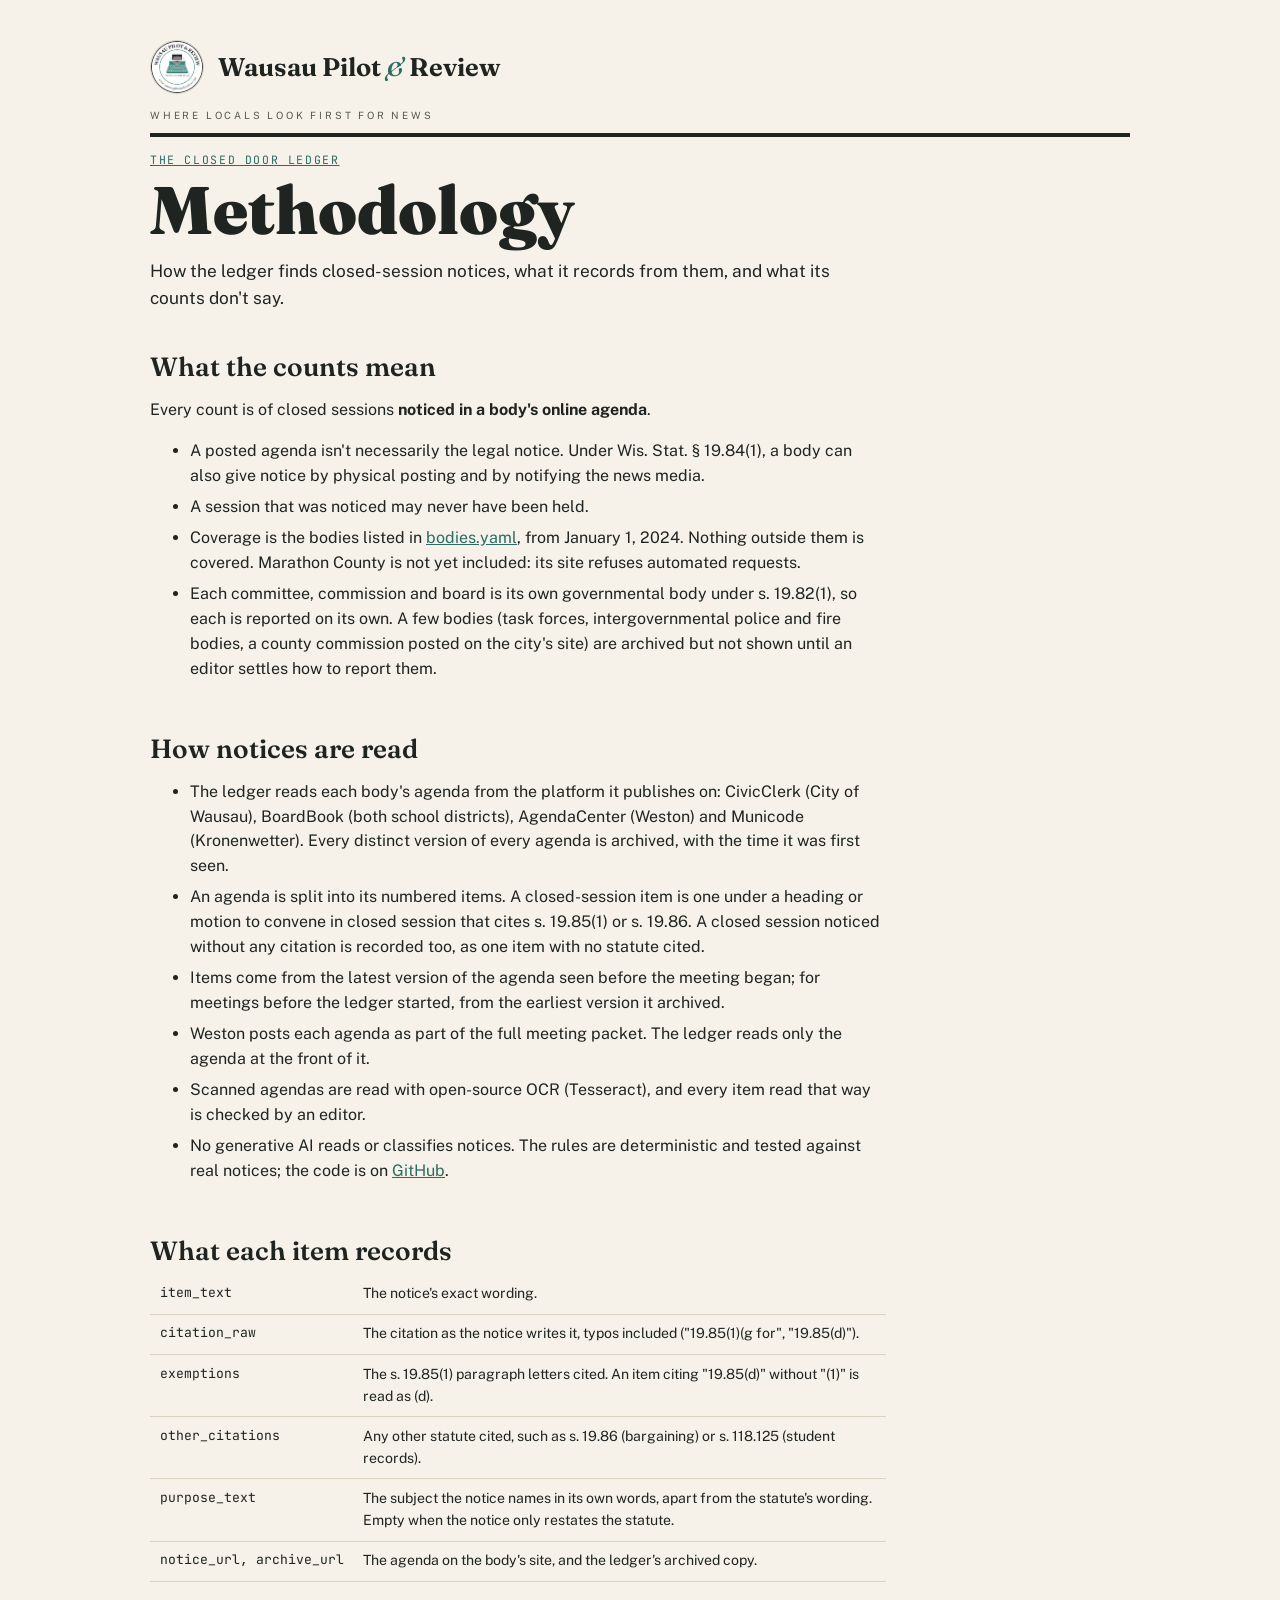
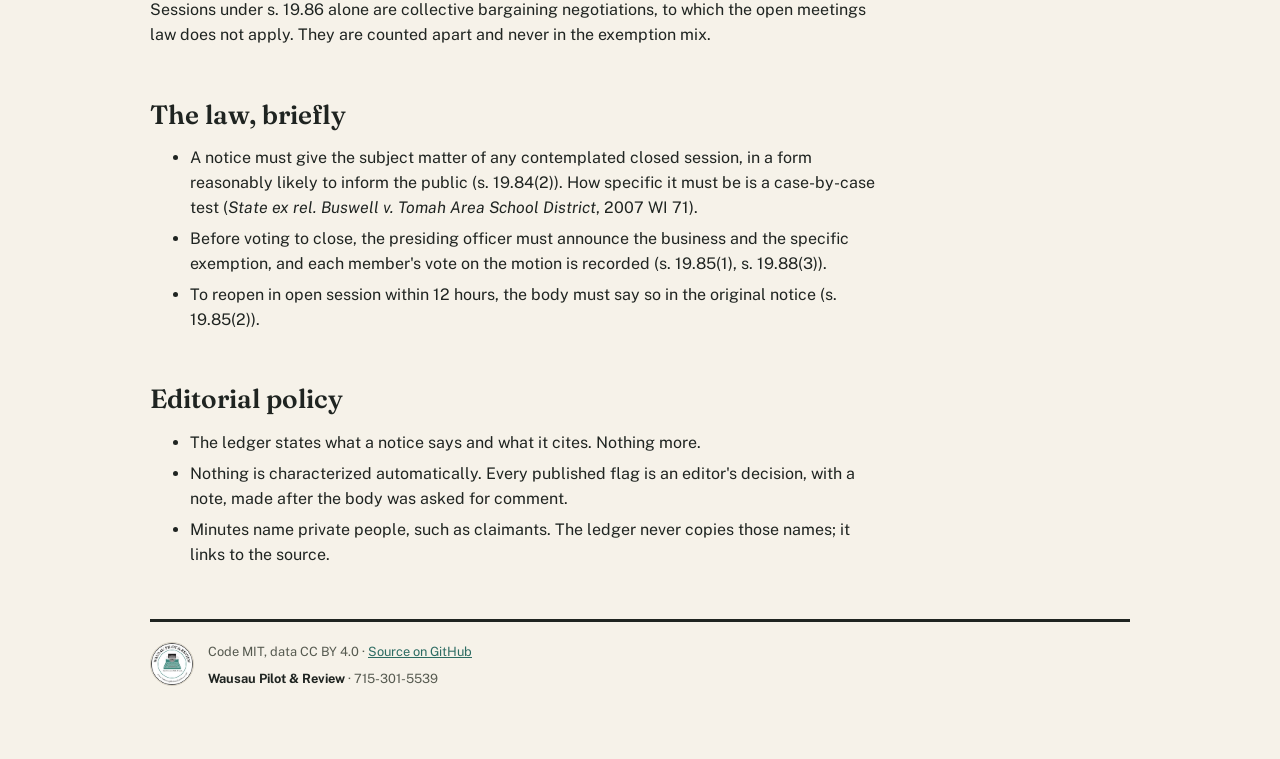
==== web/methodology.html @ 266a40d3 "Site: per-body table, exemption mix with n, searchable notice list, downloads, methodology; build wr" ====
<!doctype html>
<html lang="en">
  <head>
    <meta charset="UTF-8" />
    <meta name="viewport" content="width=device-width, initial-scale=1.0" />
    <title>Methodology — The Closed Door Ledger</title>
    <meta name="description" content="How the Closed Door Ledger finds, archives and reads closed-session notices, and what its counts do and don't mean." />
    <link rel="icon" href="wpr-badge.jpg" />
    <link rel="preconnect" href="https://fonts.googleapis.com" />
    <link rel="preconnect" href="https://fonts.gstatic.com" crossorigin />
    <link href="https://fonts.googleapis.com/css2?family=Fraunces:opsz,wght@9..144,400;9..144,600;9..144,900&family=Public+Sans:wght@400;500;700&family=JetBrains+Mono:wght@400;700&display=swap" rel="stylesheet" />
    <link rel="stylesheet" href="styles.css" />
  </head>
  <body>
    <main class="page">
      <header class="masthead">
        <a class="brand" href="https://wausaupilotandreview.com" target="_blank" rel="noreferrer">
          <img src="wpr-badge.jpg" alt="" width="54" height="54" />
          <span class="brand-wordmark">Wausau Pilot <span class="amp">&amp;</span> Review</span>
        </a>
        <p class="tagline">Where Locals Look First For News</p>
        <div class="rule-double" aria-hidden="true"></div>
        <p class="eyebrow"><a href="index.html">The Closed Door Ledger</a></p>
        <h1>Methodology</h1>
        <p class="dek">How the ledger finds closed-session notices, what it records from them, and what its counts don't say.</p>
      </header>

      <section class="prose" aria-labelledby="what-h">
        <h2 id="what-h">What the counts mean</h2>
        <p>Every count is of closed sessions <strong>noticed in a body's online agenda</strong>.</p>
        <ul>
          <li>A posted agenda isn't necessarily the legal notice. Under Wis. Stat. § 19.84(1), a body can also give notice by physical posting and by notifying the news media.</li>
          <li>A session that was noticed may never have been held.</li>
          <li>Coverage is the bodies listed in <a href="bodies.yaml">bodies.yaml</a>, from January 1, 2024. Nothing outside them is covered. Marathon County is not yet included: its site refuses automated requests.</li>
          <li>Each committee, commission and board is its own governmental body under s. 19.82(1), so each is reported on its own. A few bodies (task forces, intergovernmental police and fire bodies, a county commission posted on the city's site) are archived but not shown until an editor settles how to report them.</li>
        </ul>
      </section>

      <section class="prose" aria-labelledby="how-h">
        <h2 id="how-h">How notices are read</h2>
        <ul>
          <li>The ledger reads each body's agenda from the platform it publishes on: CivicClerk (City of Wausau), BoardBook (both school districts), AgendaCenter (Weston) and Municode (Kronenwetter). Every distinct version of every agenda is archived, with the time it was first seen.</li>
          <li>An agenda is split into its numbered items. A closed-session item is one under a heading or motion to convene in closed session that cites s. 19.85(1) or s. 19.86. A closed session noticed without any citation is recorded too, as one item with no statute cited.</li>
          <li>Items come from the latest version of the agenda seen before the meeting began; for meetings before the ledger started, from the earliest version it archived.</li>
          <li>Weston posts each agenda as part of the full meeting packet. The ledger reads only the agenda at the front of it.</li>
          <li>Scanned agendas are read with open-source OCR (Tesseract), and every item read that way is checked by an editor.</li>
          <li>No generative AI reads or classifies notices. The rules are deterministic and tested against real notices; the code is on <a href="https://github.com/RowanFlynnPilot/wpr-closed-door-ledger">GitHub</a>.</li>
        </ul>
      </section>

      <section class="prose" aria-labelledby="fields-h">
        <h2 id="fields-h">What each item records</h2>
        <table>
          <tbody>
            <tr><td>item_text</td><td>The notice's exact wording.</td></tr>
            <tr><td>citation_raw</td><td>The citation as the notice writes it, typos included ("19.85(1)(g for", "19.85(d)").</td></tr>
            <tr><td>exemptions</td><td>The s. 19.85(1) paragraph letters cited. An item citing "19.85(d)" without "(1)" is read as (d).</td></tr>
            <tr><td>other_citations</td><td>Any other statute cited, such as s. 19.86 (bargaining) or s. 118.125 (student records).</td></tr>
            <tr><td>purpose_text</td><td>The subject the notice names in its own words, apart from the statute's wording. Empty when the notice only restates the statute.</td></tr>
            <tr><td>notice_url, archive_url</td><td>The agenda on the body's site, and the ledger's archived copy.</td></tr>
          </tbody>
        </table>
        <p>Sessions under s. 19.86 alone are collective bargaining negotiations, to which the open meetings law does not apply. They are counted apart and never in the exemption mix.</p>
      </section>

      <section class="prose" aria-labelledby="law-h">
        <h2 id="law-h">The law, briefly</h2>
        <ul>
          <li>A notice must give the subject matter of any contemplated closed session, in a form reasonably likely to inform the public (s. 19.84(2)). How specific it must be is a case-by-case test (<em>State ex rel. Buswell v. Tomah Area School District</em>, 2007 WI 71).</li>
          <li>Before voting to close, the presiding officer must announce the business and the specific exemption, and each member's vote on the motion is recorded (s. 19.85(1), s. 19.88(3)).</li>
          <li>To reopen in open session within 12 hours, the body must say so in the original notice (s. 19.85(2)).</li>
        </ul>
      </section>

      <section class="prose" aria-labelledby="policy-h">
        <h2 id="policy-h">Editorial policy</h2>
        <ul>
          <li>The ledger states what a notice says and what it cites. Nothing more.</li>
          <li>Nothing is characterized automatically. Every published flag is an editor's decision, with a note, made after the body was asked for comment.</li>
          <li>Minutes name private people, such as claimants. The ledger never copies those names; it links to the source.</li>
        </ul>
      </section>

      <footer class="site-footer">
        <img src="wpr-badge.jpg" alt="" width="44" height="44" />
        <div>
          <p>Code MIT, data CC BY 4.0 · <a href="https://github.com/RowanFlynnPilot/wpr-closed-door-ledger">Source on GitHub</a></p>
          <p><strong>Wausau Pilot &amp; Review</strong> · 715-301-5539</p>
        </div>
      </footer>
    </main>
  </body>
</html>
---- web/styles.css ----
/* The Closed Door Ledger. Same tokens as the other Ledgers. No media-query range
   syntax: Safari before 16.4 ignores it and drops the whole responsive layout. */
:root {
  --teal: #3a867c;
  --teal-deep: #2c6b62;     /* teal as text on cream: 5.6:1 */
  --cream: #f6f2e9;
  --ink: #1f2421;
  --ink-soft: #55594f;      /* 6.5:1 on cream */
  --rust-text: #a3482f;     /* 5.3:1 on cream */
  --line: #d9d3c4;
  --white: #fffdf8;
  --display: "Fraunces", Georgia, "Times New Roman", serif;
  --body: "Public Sans", -apple-system, BlinkMacSystemFont, "Segoe UI", sans-serif;
  --mono: "JetBrains Mono", ui-monospace, monospace;
}

* { box-sizing: border-box; }

body {
  margin: 0;
  background: var(--cream);
  color: var(--ink);
  font-family: var(--body);
  font-size: 16px;
  line-height: 1.55;
}

.page { max-width: 1020px; margin: 0 auto; padding: 2.5rem 1.25rem 4rem; }

a { color: var(--teal-deep); }
a:focus-visible, button:focus-visible, select:focus-visible, input:focus-visible, summary:focus-visible {
  outline: 2px solid var(--teal);
  outline-offset: 2px;
}

.visually-hidden {
  position: absolute; width: 1px; height: 1px; padding: 0; margin: -1px;
  overflow: hidden; clip: rect(0 0 0 0); white-space: nowrap; border: 0;
}

h2 {
  font-family: var(--display);
  font-weight: 600;
  font-size: 1.65rem;
  line-height: 1.15;
  margin: 0 0 0.5rem;
}
h3 { font-family: var(--display); font-weight: 600; font-size: 1.2rem; margin: 0; line-height: 1.2; }
section { margin-bottom: 3.25rem; }
.section-dek { max-width: 44rem; color: var(--ink-soft); margin: 0 0 1.25rem; }

/* ── masthead ─────────────────────────────────────────────────────────────── */
.masthead { margin-bottom: 2.5rem; }
.brand {
  display: inline-flex; align-items: center; gap: 14px;
  font-family: var(--display); font-weight: 650;
  font-size: clamp(1.3rem, 4.5vw, 1.6rem); line-height: 1.1;
  color: var(--ink); text-decoration: none;
}
.brand:hover .brand-wordmark, .brand:focus-visible .brand-wordmark { color: var(--teal-deep); }
.brand img { width: 54px; height: 54px; border-radius: 50%; border: 1px solid var(--line); flex-shrink: 0; }
.amp { color: var(--teal-deep); font-weight: 500; font-style: italic; }
.tagline {
  font-size: 10px; letter-spacing: 0.28em; text-transform: uppercase;
  color: var(--ink-soft); margin: 6px 0 0;
}
.rule-double { height: 4px; margin: 10px 0 14px; border-top: 3px solid var(--ink); border-bottom: 1px solid var(--ink); }
.eyebrow {
  font-family: var(--mono); font-size: 0.72rem; letter-spacing: 0.14em;
  text-transform: uppercase; color: var(--teal-deep); margin: 0 0 0.4rem;
}
.masthead h1 {
  font-family: var(--display); font-weight: 900;
  font-size: clamp(2.5rem, 7vw, 4.2rem); line-height: 1.02; margin: 0 0 0.9rem;
}
.dek { max-width: 44rem; font-size: 1.08rem; margin: 0 0 0.75rem; }
.updated { font-family: var(--mono); font-size: 0.78rem; color: var(--ink-soft); margin: 0; }
.page-nav { display: flex; flex-wrap: wrap; gap: 0.4rem 1.25rem; margin-top: 1rem; font-size: 0.92rem; font-weight: 500; }

/* ── lead block ───────────────────────────────────────────────────────────── */
.lead {
  background: var(--white);
  border: 1px solid var(--line);
  border-top: 3px solid var(--teal-deep);
  padding: 1.5rem 1.5rem 1.25rem;
}
.lead-figures {
  display: grid; grid-template-columns: repeat(4, minmax(0, 1fr));
  gap: 1px; background: var(--line); border: 1px solid var(--line); margin: 0 0 1rem;
}
.lead-figure { background: var(--cream); padding: 0.9rem 1rem 0.8rem; }
.lead-num {
  display: block; font-family: var(--mono); font-weight: 700; font-size: 2rem;
  line-height: 1.05; letter-spacing: -0.02em; color: var(--teal-deep);
}
.lead-label { display: block; font-size: 0.84rem; font-weight: 500; line-height: 1.35; margin-top: 0.3rem; }
.lead-note { font-size: 0.9rem; color: var(--ink-soft); margin: 0; max-width: 46rem; }

/* ── bodies table ─────────────────────────────────────────────────────────── */
.table-wrap { background: var(--white); border: 1px solid var(--line); overflow-x: auto; }
table { width: 100%; border-collapse: collapse; font-size: 0.88rem; }
caption { text-align: left; }
th, td { text-align: left; vertical-align: top; padding: 0.55rem 0.6rem; border-bottom: 1px solid var(--line); }
thead th {
  font-size: 0.7rem; letter-spacing: 0.08em; text-transform: uppercase;
  color: var(--ink-soft); font-weight: 700; background: var(--cream);
}
td.num, th.num { text-align: right; font-family: var(--mono); white-space: nowrap; }
thead th.num { white-space: normal; }
tr.group th {
  font-family: var(--display); font-weight: 600; font-size: 1rem;
  background: var(--cream); border-top: 2px solid var(--ink); padding-top: 0.7rem;
}
th.body-name { font-weight: 500; }
td.mix-cell { font-family: var(--mono); font-size: 0.78rem; color: var(--ink-soft); }

/* ── exemption mix ────────────────────────────────────────────────────────── */
.mix { background: var(--white); border: 1px solid var(--line); padding: 0.75rem 1.1rem; }
.mix-row {
  display: grid; grid-template-columns: 2.6rem minmax(0, 1fr) minmax(6rem, 14rem) 3.5rem;
  align-items: center; gap: 0.75rem; padding: 0.45rem 0; border-bottom: 1px dotted var(--line);
}
.mix-row:last-child { border-bottom: 0; }
.mix-letter { font-family: var(--mono); font-weight: 700; color: var(--teal-deep); }
.mix-label { font-size: 0.9rem; }
.mix-bar { display: block; height: 0.7rem; background: var(--cream); border: 1px solid var(--line); }
.mix-fill { display: block; height: 100%; background: var(--teal); }
.mix-n { font-family: var(--mono); font-weight: 700; text-align: right; }
.mix-note { font-family: var(--mono); font-size: 0.78rem; color: var(--ink-soft); margin: 0.6rem 0 0; }

/* ── item list ────────────────────────────────────────────────────────────── */
.toolbar { display: flex; flex-wrap: wrap; align-items: center; gap: 0.5rem 0.75rem; margin-bottom: 0.9rem; font-size: 0.9rem; }
.toolbar select, .toolbar input {
  font: inherit; padding: 0.35rem 0.5rem; border: 1px solid var(--line); background: var(--white); color: var(--ink);
  max-width: 100%;
}
.toolbar input { width: 14rem; }
.toolbar select { max-width: 18rem; }
.toolbar .shown { font-family: var(--mono); font-size: 0.78rem; color: var(--ink-soft); }
.items { list-style: none; margin: 0; padding: 0; background: var(--white); border: 1px solid var(--line); }
.item { padding: 0.9rem 1.1rem; border-bottom: 1px solid var(--line); }
.item:last-child { border-bottom: 0; }
.item-head { display: flex; flex-wrap: wrap; gap: 0.25rem 1rem; align-items: baseline; font-size: 0.85rem; }
.item-date { font-family: var(--mono); color: var(--ink-soft); white-space: nowrap; }
.item-body { font-weight: 700; }
.item-cites { font-family: var(--mono); font-weight: 700; color: var(--teal-deep); }
.item-subject { margin: 0.35rem 0 0.4rem; font-family: var(--display); font-size: 1.05rem; line-height: 1.35; }
.item-subject em { font-family: var(--body); font-size: 0.9rem; color: var(--ink-soft); }
.item details { font-size: 0.86rem; }
.item summary { cursor: pointer; color: var(--teal-deep); font-weight: 500; }
.item-text { margin: 0.4rem 0; max-width: 48rem; }
.item-raw { margin: 0 0 0.4rem; font-family: var(--mono); font-size: 0.76rem; color: var(--ink-soft); overflow-wrap: anywhere; }
.review-note { margin: 0.4rem 0; font-size: 0.86rem; border-left: 3px solid var(--rust-text); padding-left: 0.6rem; }
.item-links { margin: 0.35rem 0 0; display: flex; flex-wrap: wrap; gap: 0.25rem 1.25rem; font-size: 0.84rem; }
.empty { padding: 1.25rem; color: var(--ink-soft); }
.more {
  margin-top: 0.9rem; font: inherit; font-weight: 500; padding: 0.45rem 1rem; cursor: pointer;
  background: var(--white); color: var(--teal-deep); border: 1px solid var(--teal-deep);
}

/* ── downloads, methodology ───────────────────────────────────────────────── */
.downloads { display: grid; grid-template-columns: repeat(3, minmax(0, 1fr)); gap: 1rem; }
.download { background: var(--white); border: 1px solid var(--line); padding: 1rem 1.1rem; }
.download p { margin: 0.25rem 0 0.5rem; font-size: 0.88rem; color: var(--ink-soft); }
.download a { font-family: var(--mono); font-size: 0.85rem; margin-right: 1rem; }
.prose { max-width: 46rem; }
.prose li { margin-bottom: 0.4rem; }
.prose td:first-child { font-family: var(--mono); font-size: 0.82rem; white-space: nowrap; }

/* ── footer ───────────────────────────────────────────────────────────────── */
.site-footer { border-top: 3px solid var(--ink); padding-top: 1.25rem; display: flex; gap: 14px; align-items: flex-start; }
.site-footer img { width: 44px; height: 44px; border-radius: 50%; border: 1px solid var(--line); flex-shrink: 0; }
.site-footer p { margin: 0 0 0.35rem; font-size: 0.8rem; line-height: 1.6; color: var(--ink-soft); }
.site-footer strong { color: var(--ink); }

.load-error { padding: 3rem 1rem; font-family: var(--mono); color: var(--rust-text); }

/* ── tablet and phone ─────────────────────────────────────────────────────── */
@media (max-width: 760px) {
  .downloads { grid-template-columns: 1fr; }
  .lead-figures { grid-template-columns: 1fr 1fr; }
  .mix-row { grid-template-columns: 2.4rem minmax(0, 1fr) 3rem; }
  .mix-bar { grid-column: 2 / 4; grid-row: 2; }
}

@media (max-width: 640px) {
  .page { padding: 1.75rem 1rem 3rem; }
  .lead { padding: 1.1rem 1rem 1rem; }
  .lead-num { font-size: 1.6rem; }
  .toolbar input, .toolbar select { width: 100%; max-width: none; }
  .toolbar label { width: 100%; margin-bottom: -0.3rem; }
  /* The bodies table becomes one stacked block per body. */
  table.bodies thead { position: absolute; width: 1px; height: 1px; overflow: hidden; clip: rect(0 0 0 0); }
  table.bodies, table.bodies tbody, table.bodies tr, table.bodies th, table.bodies td { display: block; width: 100%; }
  table.bodies tr { border-bottom: 1px solid var(--line); padding: 0.55rem 0.8rem; }
  table.bodies tr.group { padding: 0; }
  table.bodies th, table.bodies td { border: 0; padding: 0.1rem 0; text-align: left; }
  table.bodies tr.group th { padding: 0.6rem 0.8rem 0.4rem; }
  table.bodies td[data-label]::before {
    content: attr(data-label) ": ";
    font-family: var(--body); font-size: 0.72rem; letter-spacing: 0.06em;
    text-transform: uppercase; color: var(--ink-soft);
  }
  .item { padding: 0.8rem 0.85rem; }
}
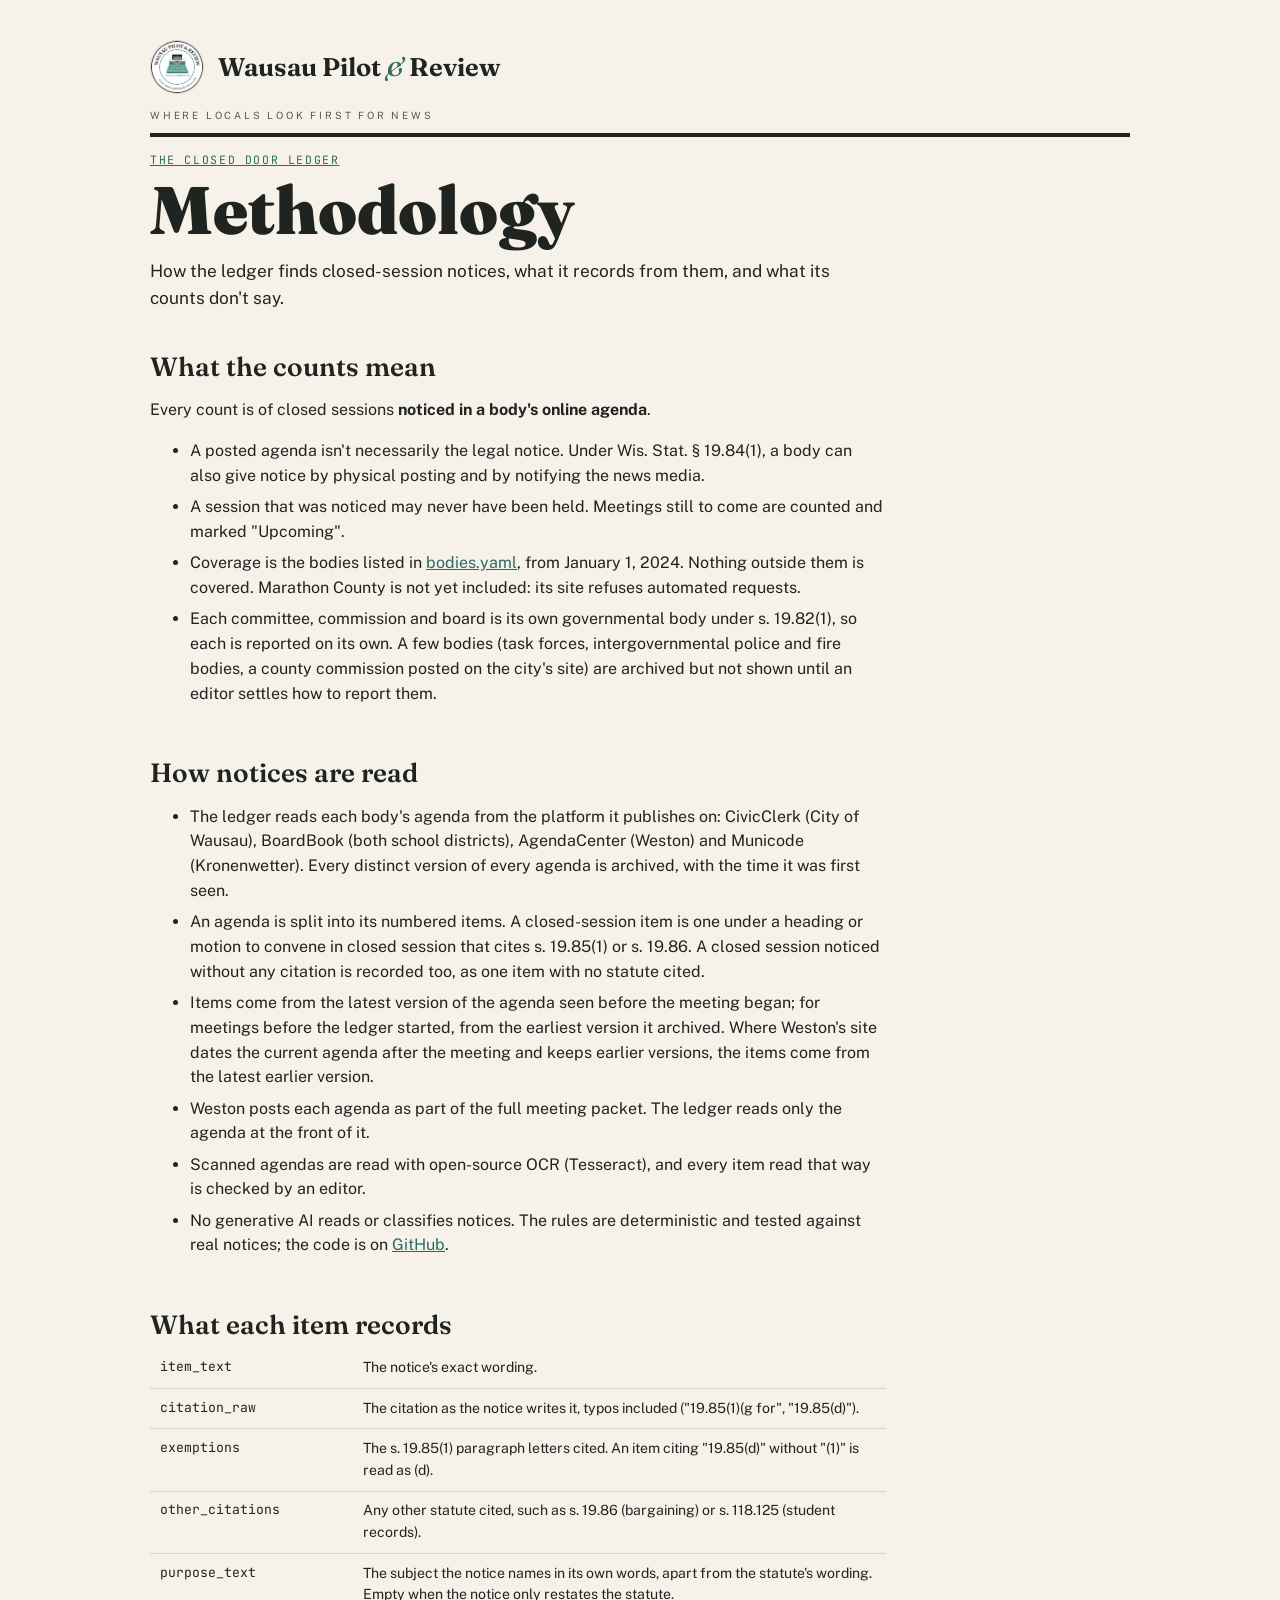
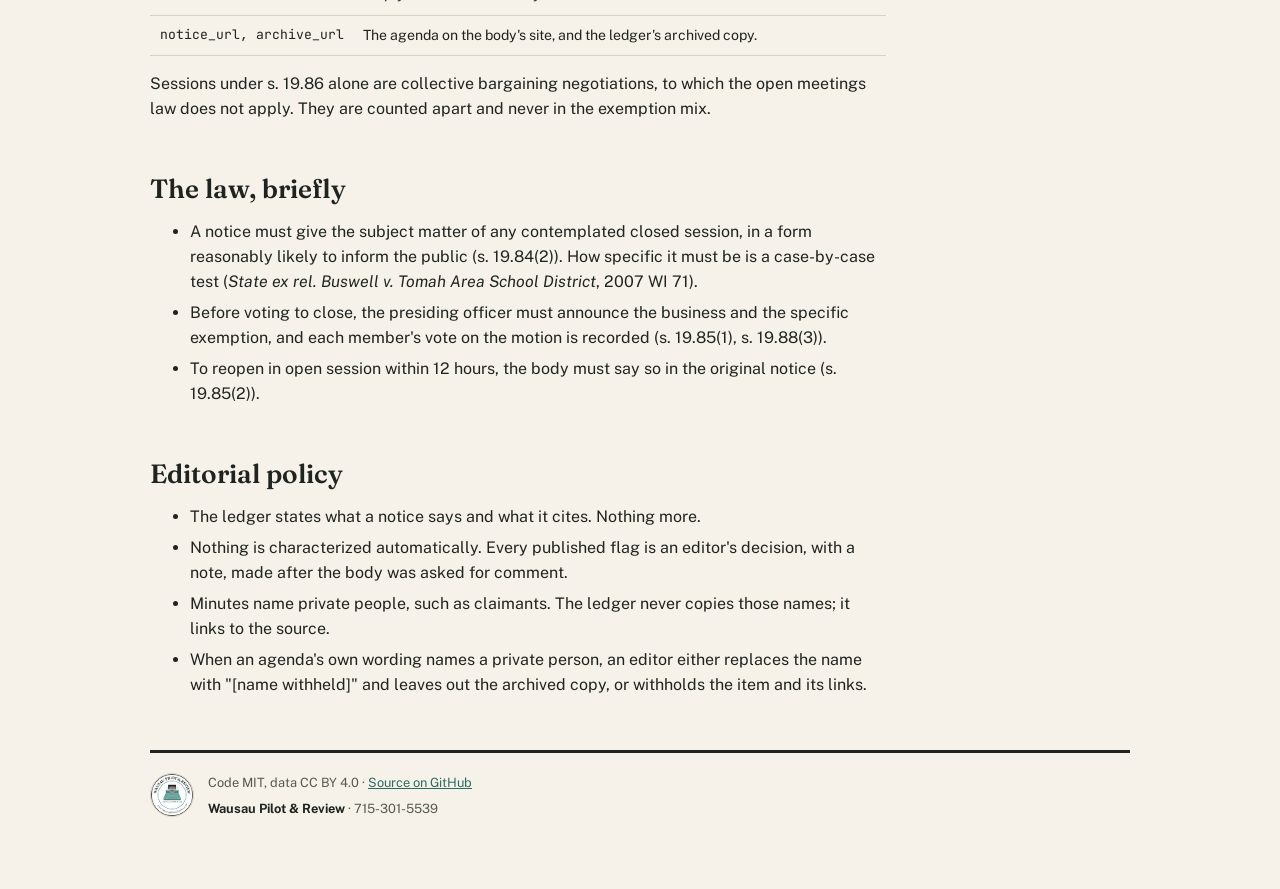
==== commit 52e0605e: "Weston's earlier agenda versions, a redact review decision, and an Upcoming label - AgendaCenter lis" ====
--- a/web/methodology.html
+++ b/web/methodology.html
@@ -30,7 +30,7 @@
         <p>Every count is of closed sessions <strong>noticed in a body's online agenda</strong>.</p>
         <ul>
           <li>A posted agenda isn't necessarily the legal notice. Under Wis. Stat. § 19.84(1), a body can also give notice by physical posting and by notifying the news media.</li>
-          <li>A session that was noticed may never have been held.</li>
+          <li>A session that was noticed may never have been held. Meetings still to come are counted and marked "Upcoming".</li>
           <li>Coverage is the bodies listed in <a href="bodies.yaml">bodies.yaml</a>, from January 1, 2024. Nothing outside them is covered. Marathon County is not yet included: its site refuses automated requests.</li>
           <li>Each committee, commission and board is its own governmental body under s. 19.82(1), so each is reported on its own. A few bodies (task forces, intergovernmental police and fire bodies, a county commission posted on the city's site) are archived but not shown until an editor settles how to report them.</li>
         </ul>
@@ -41,7 +41,7 @@
         <ul>
           <li>The ledger reads each body's agenda from the platform it publishes on: CivicClerk (City of Wausau), BoardBook (both school districts), AgendaCenter (Weston) and Municode (Kronenwetter). Every distinct version of every agenda is archived, with the time it was first seen.</li>
           <li>An agenda is split into its numbered items. A closed-session item is one under a heading or motion to convene in closed session that cites s. 19.85(1) or s. 19.86. A closed session noticed without any citation is recorded too, as one item with no statute cited.</li>
-          <li>Items come from the latest version of the agenda seen before the meeting began; for meetings before the ledger started, from the earliest version it archived.</li>
+          <li>Items come from the latest version of the agenda seen before the meeting began; for meetings before the ledger started, from the earliest version it archived. Where Weston's site dates the current agenda after the meeting and keeps earlier versions, the items come from the latest earlier version.</li>
           <li>Weston posts each agenda as part of the full meeting packet. The ledger reads only the agenda at the front of it.</li>
           <li>Scanned agendas are read with open-source OCR (Tesseract), and every item read that way is checked by an editor.</li>
           <li>No generative AI reads or classifies notices. The rules are deterministic and tested against real notices; the code is on <a href="https://github.com/RowanFlynnPilot/wpr-closed-door-ledger">GitHub</a>.</li>
@@ -78,6 +78,7 @@
           <li>The ledger states what a notice says and what it cites. Nothing more.</li>
           <li>Nothing is characterized automatically. Every published flag is an editor's decision, with a note, made after the body was asked for comment.</li>
           <li>Minutes name private people, such as claimants. The ledger never copies those names; it links to the source.</li>
+          <li>When an agenda's own wording names a private person, an editor either replaces the name with "[name withheld]" and leaves out the archived copy, or withholds the item and its links.</li>
         </ul>
       </section>
 
--- a/web/styles.css
+++ b/web/styles.css
@@ -142,6 +142,10 @@
 .item:last-child { border-bottom: 0; }
 .item-head { display: flex; flex-wrap: wrap; gap: 0.25rem 1rem; align-items: baseline; font-size: 0.85rem; }
 .item-date { font-family: var(--mono); color: var(--ink-soft); white-space: nowrap; }
+.item-when {
+  font-family: var(--mono); font-size: 0.7rem; font-weight: 700; letter-spacing: 0.06em; text-transform: uppercase;
+  color: var(--teal-deep); border: 1px solid var(--teal-deep); padding: 0.05rem 0.4rem; white-space: nowrap;
+}
 .item-body { font-weight: 700; }
 .item-cites { font-family: var(--mono); font-weight: 700; color: var(--teal-deep); }
 .item-subject { margin: 0.35rem 0 0.4rem; font-family: var(--display); font-size: 1.05rem; line-height: 1.35; }
